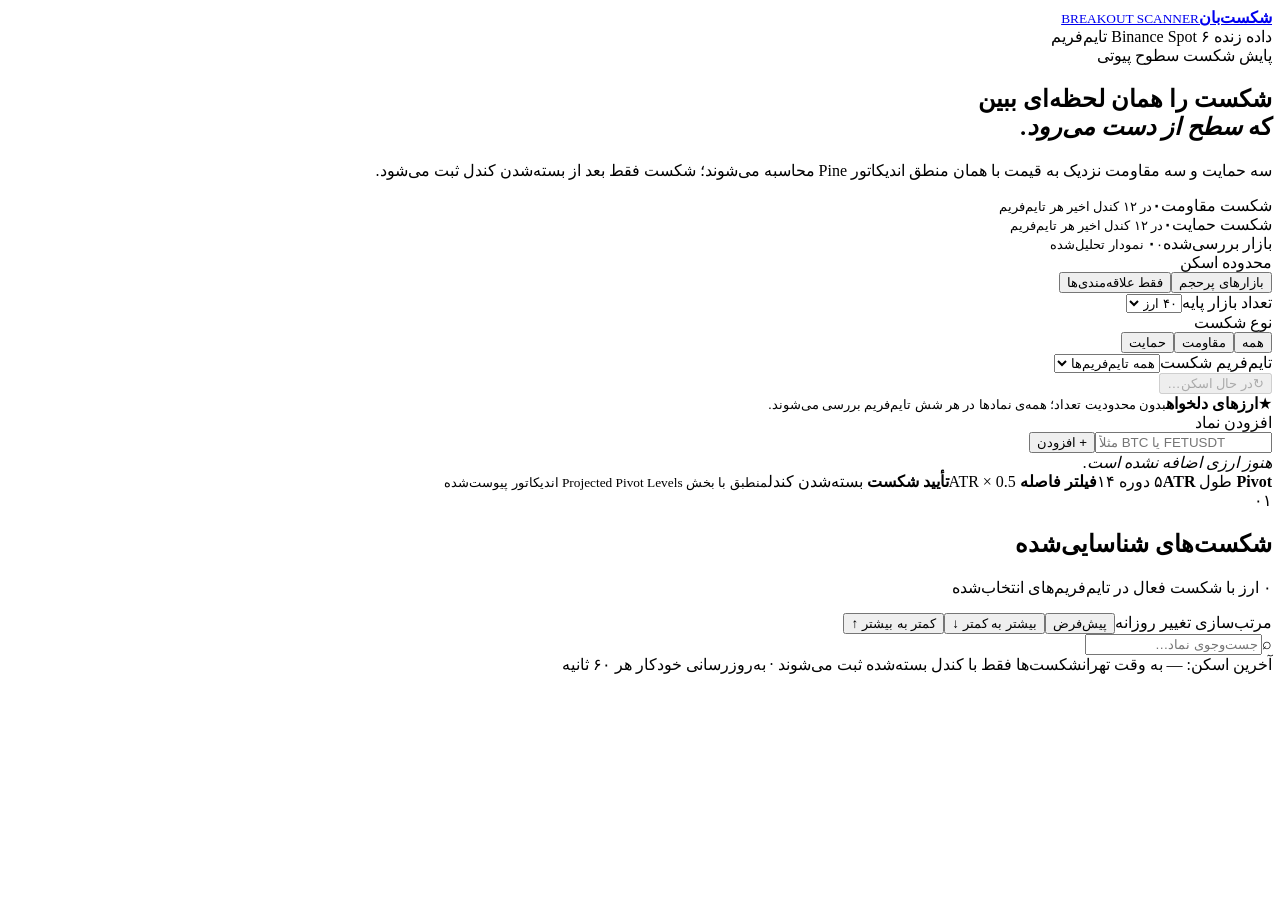
==== index.html @ bd50f626 "Deploy static Binance scanner" ====
<!DOCTYPE html><html lang="fa" dir="rtl"><head><meta charSet="utf-8"/><meta name="viewport" content="width=device-width, initial-scale=1"/><link rel="stylesheet" href="/early-move-scanner/_next/static/chunks/0-0d4j4ngi8it.css" data-precedence="next"/><link rel="preload" as="script" fetchPriority="low" href="/early-move-scanner/_next/static/chunks/3l04zcqx63h3y.js"/><script src="/early-move-scanner/_next/static/chunks/0o2xs1jx-30vg.js" async=""></script><script src="/early-move-scanner/_next/static/chunks/1mh6a-0e61pyc.js" async=""></script><script src="/early-move-scanner/_next/static/chunks/turbopack-13wyrr7gk3l64.js" async=""></script><script src="/early-move-scanner/_next/static/chunks/3fntmmi971322.js" async=""></script><script src="/early-move-scanner/_next/static/chunks/2p21l_u5xbbl8.js" async=""></script><title>شکست‌بان | اسکنر شکست حمایت و مقاومت کریپتو</title><meta name="description" content="شناسایی شکست حمایت و مقاومت پیوتی در شش تایم‌فریم بازار اسپات بایننس"/><script src="/early-move-scanner/_next/static/chunks/0cz1d0mv5g_q7.js" noModule=""></script></head><body><div hidden=""><!--$--><!--/$--></div><main class="app-shell"><div class="ambient-grid"></div><header class="topbar" id="top"><a class="brand" href="#top" aria-label="رادار شکست"><span class="brand-mark"><i></i><i></i></span><span><strong>شکست‌بان</strong><small>BREAKOUT SCANNER</small></span></a><div class="market-status"><i></i> داده زنده Binance Spot <span>۶ تایم‌فریم</span></div></header><section class="hero"><div class="hero-copy"><span class="eyebrow"><i></i> پایش شکست سطوح پیوتی</span><h1>شکست را همان لحظه‌ای ببین<br/>که <em>سطح از دست می‌رود.</em></h1><p>سه حمایت و سه مقاومت نزدیک به قیمت با همان منطق اندیکاتور Pine محاسبه می‌شوند؛ شکست فقط بعد از بسته‌شدن کندل ثبت می‌شود.</p></div><div class="hero-stats"><article class="bull-stat"><span>شکست مقاومت</span><strong>۰</strong><small>در ۱۲ کندل اخیر هر تایم‌فریم</small></article><article class="bear-stat"><span>شکست حمایت</span><strong>۰</strong><small>در ۱۲ کندل اخیر هر تایم‌فریم</small></article><article><span>بازار بررسی‌شده</span><strong>۰</strong><small>۰<!-- --> نمودار تحلیل‌شده</small></article></div></section><section class="control-panel"><div class="control-group scope-control"><label>محدوده اسکن</label><div class="segmented two"><button class="active">بازارهای پرحجم</button><button class="">فقط علاقه‌مندی‌ها</button></div></div><div class="control-group compact-control"><label for="market-count">تعداد بازار پایه</label><select id="market-count"><option value="20">۲۰ ارز</option><option value="40" selected="">۴۰ ارز</option><option value="60">۶۰ ارز</option></select></div><div class="control-group break-control"><label>نوع شکست</label><div class="segmented three"><button class="active">همه</button><button class="">مقاومت</button><button class="">حمایت</button></div></div><div class="control-group interval-filter"><label for="interval-filter">تایم‌فریم شکست</label><select id="interval-filter"><option value="all" selected="">همه تایم‌فریم‌ها</option><option value="5m">۵ دقیقه</option><option value="15m">۱۵ دقیقه</option><option value="1h">۱ ساعت</option><option value="4h">۴ ساعت</option><option value="1d">روزانه</option><option value="1w">هفتگی</option></select></div><button class="refresh-button" disabled=""><span>↻</span>در حال اسکن…</button></section><section class="favorites-panel"><div class="favorites-heading"><span class="favorites-icon">★</span><span><strong>ارزهای دلخواه</strong><small>بدون محدودیت تعداد؛ همه‌ی نمادها در هر شش تایم‌فریم بررسی می‌شوند.</small></span></div><form class="favorite-form"><label for="favorite-symbol">افزودن نماد</label><div><input id="favorite-symbol" placeholder="مثلاً BTC یا FETUSDT" dir="ltr" autoComplete="off" value=""/><button type="submit">+ افزودن</button></div></form><div class="favorite-chips" aria-label="فهرست علاقه‌مندی‌ها"><em>هنوز ارزی اضافه نشده است.</em></div></section><section class="method-strip"><span><b>Pivot</b> طول <!-- -->۵</span><span><b>ATR</b> دوره <!-- -->۱۴</span><span><b>فیلتر فاصله</b> <!-- -->0.5<!-- --> × ATR</span><span><b>تأیید شکست</b> بسته‌شدن کندل</span><small>منطبق با بخش Projected Pivot Levels اندیکاتور پیوست‌شده</small></section><section class="table-toolbar"><div><span class="section-index">۰۱</span><span><h2>شکست‌های شناسایی‌شده</h2><p>۰<!-- --> ارز با شکست فعال در تایم‌فریم‌های انتخاب‌شده</p></span></div><div class="table-tools"><div class="sort-control" aria-label="مرتب‌سازی تغییر قیمت روزانه"><span>مرتب‌سازی تغییر روزانه</span><button class="active">پیش‌فرض</button><button class="">بیشتر به کمتر ↓</button><button class="">کمتر به بیشتر ↑</button></div><label class="search-box"><span>⌕</span><input placeholder="جست‌وجوی نماد…" dir="rtl" value=""/></label></div></section><div class="table-skeleton"><span></span><span></span><span></span><span></span><span></span><span></span><span></span></div><footer><span>آخرین اسکن: <!-- -->—<!-- --> به وقت تهران</span><span>شکست‌ها فقط با کندل بسته‌شده ثبت می‌شوند · به‌روزرسانی خودکار هر ۶۰ ثانیه</span></footer></main><!--$--><!--/$--><script src="/early-move-scanner/_next/static/chunks/3l04zcqx63h3y.js" id="_R_" async=""></script><script>(self.__next_f=self.__next_f||[]).push([0])</script><script>self.__next_f.push([1,"1:\"$Sreact.fragment\"\n2:I[39756,[\"/early-move-scanner/_next/static/chunks/3fntmmi971322.js\"],\"default\"]\n3:I[37457,[\"/early-move-scanner/_next/static/chunks/3fntmmi971322.js\"],\"default\"]\n4:I[67867,[\"/early-move-scanner/_next/static/chunks/3fntmmi971322.js\",\"/early-move-scanner/_next/static/chunks/2p21l_u5xbbl8.js\"],\"ScannerDashboard\"]\n5:I[97367,[\"/early-move-scanner/_next/static/chunks/3fntmmi971322.js\"],\"OutletBoundary\"]\n6:\"$Sreact.suspense\"\n8:I[97367,[\"/early-move-scanner/_next/static/chunks/3fntmmi971322.js\"],\"ViewportBoundary\"]\na:I[97367,[\"/early-move-scanner/_next/static/chunks/3fntmmi971322.js\"],\"MetadataBoundary\"]\nc:I[68027,[\"/early-move-scanner/_next/static/chunks/3fntmmi971322.js\"],\"default\",1]\n:HL[\"/early-move-scanner/_next/static/chunks/0-0d4j4ngi8it.css\",\"style\"]\n0:{\"P\":null,\"c\":[\"\",\"\"],\"q\":\"\",\"i\":false,\"f\":[[[\"\",{\"children\":[\"__PAGE__\",{},\"$undefined\",\"$undefined\",4608]},\"$undefined\",\"$undefined\",4624],[[\"$\",\"$1\",\"c\",{\"children\":[[[\"$\",\"link\",\"0\",{\"rel\":\"stylesheet\",\"href\":\"/early-move-scanner/_next/static/chunks/0-0d4j4ngi8it.css\",\"precedence\":\"next\",\"crossOrigin\":\"$undefined\",\"nonce\":\"$undefined\"}],[\"$\",\"script\",\"script-0\",{\"src\":\"/early-move-scanner/_next/static/chunks/3fntmmi971322.js\",\"async\":true,\"nonce\":\"$undefined\"}]],[\"$\",\"html\",null,{\"lang\":\"fa\",\"dir\":\"rtl\",\"children\":[\"$\",\"body\",null,{\"children\":[\"$\",\"$L2\",null,{\"parallelRouterKey\":\"children\",\"error\":\"$undefined\",\"errorStyles\":\"$undefined\",\"errorScripts\":\"$undefined\",\"template\":[\"$\",\"$L3\",null,{}],\"templateStyles\":\"$undefined\",\"templateScripts\":\"$undefined\",\"notFound\":[[[\"$\",\"title\",null,{\"children\":\"404: This page could not be found.\"}],[\"$\",\"div\",null,{\"style\":{\"fontFamily\":\"system-ui,\\\"Segoe UI\\\",Roboto,Helvetica,Arial,sans-serif,\\\"Apple Color Emoji\\\",\\\"Segoe UI Emoji\\\"\",\"height\":\"100vh\",\"textAlign\":\"center\",\"display\":\"flex\",\"flexDirection\":\"column\",\"alignItems\":\"center\",\"justifyContent\":\"center\"},\"children\":[\"$\",\"div\",null,{\"children\":[[\"$\",\"style\",null,{\"dangerouslySetInnerHTML\":{\"__html\":\"body{color:#000;background:#fff;margin:0}.next-error-h1{border-right:1px solid rgba(0,0,0,.3)}@media (prefers-color-scheme:dark){body{color:#fff;background:#000}.next-error-h1{border-right:1px solid rgba(255,255,255,.3)}}\"}}],[\"$\",\"h1\",null,{\"className\":\"next-error-h1\",\"style\":{\"display\":\"inline-block\",\"margin\":\"0 20px 0 0\",\"padding\":\"0 23px 0 0\",\"fontSize\":24,\"fontWeight\":500,\"verticalAlign\":\"top\",\"lineHeight\":\"49px\"},\"children\":404}],[\"$\",\"div\",null,{\"style\":{\"display\":\"inline-block\"},\"children\":[\"$\",\"h2\",null,{\"style\":{\"fontSize\":14,\"fontWeight\":400,\"lineHeight\":\"49px\",\"margin\":0},\"children\":\"This page could not be found.\"}]}]]}]}]],[]],\"forbidden\":\"$undefined\",\"unauthorized\":\"$undefined\"}]}]}]]}],{\"children\":[[\"$\",\"$1\",\"c\",{\"children\":[[\"$\",\"$L4\",null,{}],[[\"$\",\"script\",\"script-0\",{\"src\":\"/early-move-scanner/_next/static/chunks/2p21l_u5xbbl8.js\",\"async\":true,\"nonce\":\"$undefined\"}]],[\"$\",\"$L5\",null,{\"children\":[\"$\",\"$6\",null,{\"name\":\"Next.MetadataOutlet\",\"children\":\"$@7\"}]}]]}],{},null,false,null]},null,false,null],[\"$\",\"$1\",\"h\",{\"children\":[null,[\"$\",\"$L8\",null,{\"children\":\"$L9\"}],[\"$\",\"div\",null,{\"hidden\":true,\"children\":[\"$\",\"$La\",null,{\"children\":[\"$\",\"$6\",null,{\"name\":\"Next.Metadata\",\"children\":\"$Lb\"}]}]}],null]}],false]],\"m\":\"$undefined\",\"G\":[\"$c\",[[\"$\",\"link\",\"0\",{\"rel\":\"stylesheet\",\"href\":\"/early-move-scanner/_next/static/chunks/0-0d4j4ngi8it.css\",\"precedence\":\"next\",\"crossOrigin\":\"$undefined\",\"nonce\":\"$undefined\"}]]],\"S\":true,\"h\":null,\"r\":\"$undefined\",\"s\":\"$undefined\",\"a\":\"$undefined\",\"l\":\"$undefined\",\"p\":\"$undefined\",\"d\":\"$undefined\",\"b\":\"HfZ3rb7DLZOXshT4heJvh\"}\n9:[[\"$\",\"meta\",\"0\",{\"charSet\":\"utf-8\"}],[\"$\",\"meta\",\"1\",{\"name\":\"viewport\",\"content\":\"width=device-width, initial-scale=1\"}]]\n7:null\nb:[[\"$\",\"title\",\"0\",{\"children\":\"شکست‌بان | اسکنر شکست حمایت و مقاومت کریپتو\"}],[\"$\",\"meta\",\"1\",{\"name\":\"description\",\"content\":\"شناسایی شکست حمایت و مقاومت پیوتی در شش تایم‌فریم بازار اسپات بایننس\"}]]\n"])</script></body></html>
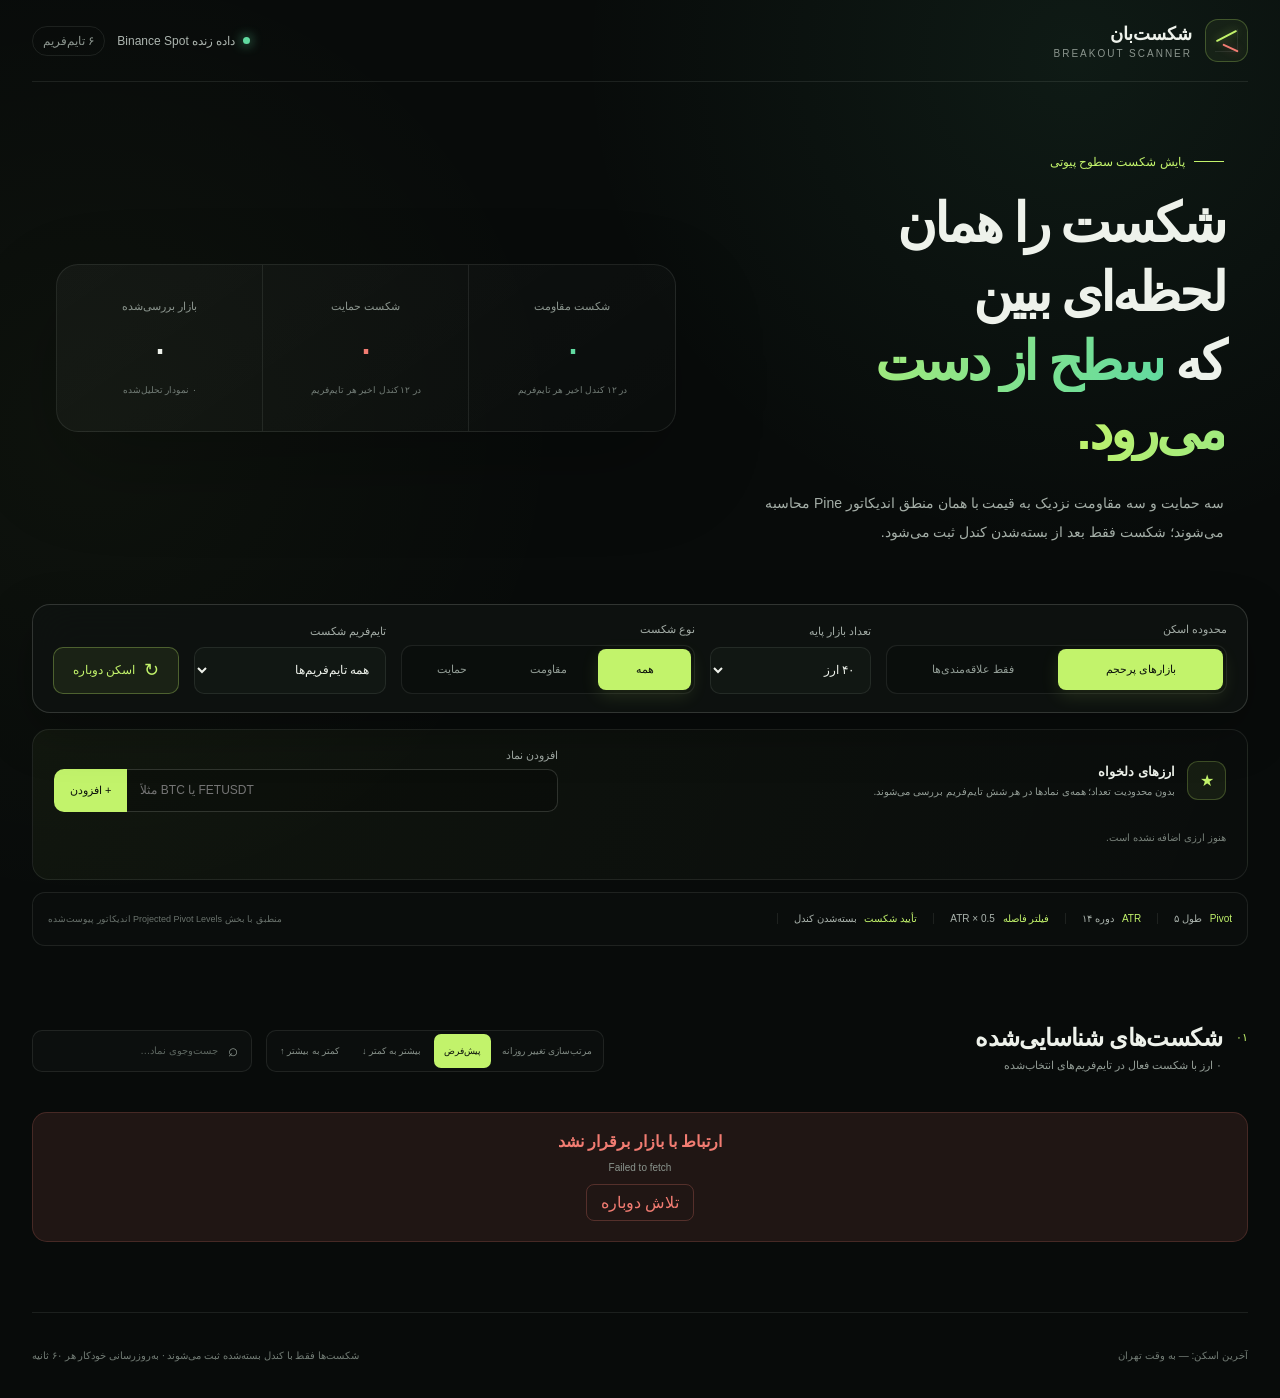
==== commit e2504abf: "Build for root-domain static hosting" ====
--- a/index.html
+++ b/index.html
@@ -1 +1 @@
-<!DOCTYPE html><html lang="fa" dir="rtl"><head><meta charSet="utf-8"/><meta name="viewport" content="width=device-width, initial-scale=1"/><link rel="stylesheet" href="/early-move-scanner/_next/static/chunks/0-0d4j4ngi8it.css" data-precedence="next"/><link rel="preload" as="script" fetchPriority="low" href="/early-move-scanner/_next/static/chunks/3l04zcqx63h3y.js"/><script src="/early-move-scanner/_next/static/chunks/0o2xs1jx-30vg.js" async=""></script><script src="/early-move-scanner/_next/static/chunks/1mh6a-0e61pyc.js" async=""></script><script src="/early-move-scanner/_next/static/chunks/turbopack-13wyrr7gk3l64.js" async=""></script><script src="/early-move-scanner/_next/static/chunks/3fntmmi971322.js" async=""></script><script src="/early-move-scanner/_next/static/chunks/2p21l_u5xbbl8.js" async=""></script><title>شکست‌بان | اسکنر شکست حمایت و مقاومت کریپتو</title><meta name="description" content="شناسایی شکست حمایت و مقاومت پیوتی در شش تایم‌فریم بازار اسپات بایننس"/><script src="/early-move-scanner/_next/static/chunks/0cz1d0mv5g_q7.js" noModule=""></script></head><body><div hidden=""><!--$--><!--/$--></div><main class="app-shell"><div class="ambient-grid"></div><header class="topbar" id="top"><a class="brand" href="#top" aria-label="رادار شکست"><span class="brand-mark"><i></i><i></i></span><span><strong>شکست‌بان</strong><small>BREAKOUT SCANNER</small></span></a><div class="market-status"><i></i> داده زنده Binance Spot <span>۶ تایم‌فریم</span></div></header><section class="hero"><div class="hero-copy"><span class="eyebrow"><i></i> پایش شکست سطوح پیوتی</span><h1>شکست را همان لحظه‌ای ببین<br/>که <em>سطح از دست می‌رود.</em></h1><p>سه حمایت و سه مقاومت نزدیک به قیمت با همان منطق اندیکاتور Pine محاسبه می‌شوند؛ شکست فقط بعد از بسته‌شدن کندل ثبت می‌شود.</p></div><div class="hero-stats"><article class="bull-stat"><span>شکست مقاومت</span><strong>۰</strong><small>در ۱۲ کندل اخیر هر تایم‌فریم</small></article><article class="bear-stat"><span>شکست حمایت</span><strong>۰</strong><small>در ۱۲ کندل اخیر هر تایم‌فریم</small></article><article><span>بازار بررسی‌شده</span><strong>۰</strong><small>۰<!-- --> نمودار تحلیل‌شده</small></article></div></section><section class="control-panel"><div class="control-group scope-control"><label>محدوده اسکن</label><div class="segmented two"><button class="active">بازارهای پرحجم</button><button class="">فقط علاقه‌مندی‌ها</button></div></div><div class="control-group compact-control"><label for="market-count">تعداد بازار پایه</label><select id="market-count"><option value="20">۲۰ ارز</option><option value="40" selected="">۴۰ ارز</option><option value="60">۶۰ ارز</option></select></div><div class="control-group break-control"><label>نوع شکست</label><div class="segmented three"><button class="active">همه</button><button class="">مقاومت</button><button class="">حمایت</button></div></div><div class="control-group interval-filter"><label for="interval-filter">تایم‌فریم شکست</label><select id="interval-filter"><option value="all" selected="">همه تایم‌فریم‌ها</option><option value="5m">۵ دقیقه</option><option value="15m">۱۵ دقیقه</option><option value="1h">۱ ساعت</option><option value="4h">۴ ساعت</option><option value="1d">روزانه</option><option value="1w">هفتگی</option></select></div><button class="refresh-button" disabled=""><span>↻</span>در حال اسکن…</button></section><section class="favorites-panel"><div class="favorites-heading"><span class="favorites-icon">★</span><span><strong>ارزهای دلخواه</strong><small>بدون محدودیت تعداد؛ همه‌ی نمادها در هر شش تایم‌فریم بررسی می‌شوند.</small></span></div><form class="favorite-form"><label for="favorite-symbol">افزودن نماد</label><div><input id="favorite-symbol" placeholder="مثلاً BTC یا FETUSDT" dir="ltr" autoComplete="off" value=""/><button type="submit">+ افزودن</button></div></form><div class="favorite-chips" aria-label="فهرست علاقه‌مندی‌ها"><em>هنوز ارزی اضافه نشده است.</em></div></section><section class="method-strip"><span><b>Pivot</b> طول <!-- -->۵</span><span><b>ATR</b> دوره <!-- -->۱۴</span><span><b>فیلتر فاصله</b> <!-- -->0.5<!-- --> × ATR</span><span><b>تأیید شکست</b> بسته‌شدن کندل</span><small>منطبق با بخش Projected Pivot Levels اندیکاتور پیوست‌شده</small></section><section class="table-toolbar"><div><span class="section-index">۰۱</span><span><h2>شکست‌های شناسایی‌شده</h2><p>۰<!-- --> ارز با شکست فعال در تایم‌فریم‌های انتخاب‌شده</p></span></div><div class="table-tools"><div class="sort-control" aria-label="مرتب‌سازی تغییر قیمت روزانه"><span>مرتب‌سازی تغییر روزانه</span><button class="active">پیش‌فرض</button><button class="">بیشتر به کمتر ↓</button><button class="">کمتر به بیشتر ↑</button></div><label class="search-box"><span>⌕</span><input placeholder="جست‌وجوی نماد…" dir="rtl" value=""/></label></div></section><div class="table-skeleton"><span></span><span></span><span></span><span></span><span></span><span></span><span></span></div><footer><span>آخرین اسکن: <!-- -->—<!-- --> به وقت تهران</span><span>شکست‌ها فقط با کندل بسته‌شده ثبت می‌شوند · به‌روزرسانی خودکار هر ۶۰ ثانیه</span></footer></main><!--$--><!--/$--><script src="/early-move-scanner/_next/static/chunks/3l04zcqx63h3y.js" id="_R_" async=""></script><script>(self.__next_f=self.__next_f||[]).push([0])</script><script>self.__next_f.push([1,"1:\"$Sreact.fragment\"\n2:I[39756,[\"/early-move-scanner/_next/static/chunks/3fntmmi971322.js\"],\"default\"]\n3:I[37457,[\"/early-move-scanner/_next/static/chunks/3fntmmi971322.js\"],\"default\"]\n4:I[67867,[\"/early-move-scanner/_next/static/chunks/3fntmmi971322.js\",\"/early-move-scanner/_next/static/chunks/2p21l_u5xbbl8.js\"],\"ScannerDashboard\"]\n5:I[97367,[\"/early-move-scanner/_next/static/chunks/3fntmmi971322.js\"],\"OutletBoundary\"]\n6:\"$Sreact.suspense\"\n8:I[97367,[\"/early-move-scanner/_next/static/chunks/3fntmmi971322.js\"],\"ViewportBoundary\"]\na:I[97367,[\"/early-move-scanner/_next/static/chunks/3fntmmi971322.js\"],\"MetadataBoundary\"]\nc:I[68027,[\"/early-move-scanner/_next/static/chunks/3fntmmi971322.js\"],\"default\",1]\n:HL[\"/early-move-scanner/_next/static/chunks/0-0d4j4ngi8it.css\",\"style\"]\n0:{\"P\":null,\"c\":[\"\",\"\"],\"q\":\"\",\"i\":false,\"f\":[[[\"\",{\"children\":[\"__PAGE__\",{},\"$undefined\",\"$undefined\",4608]},\"$undefined\",\"$undefined\",4624],[[\"$\",\"$1\",\"c\",{\"children\":[[[\"$\",\"link\",\"0\",{\"rel\":\"stylesheet\",\"href\":\"/early-move-scanner/_next/static/chunks/0-0d4j4ngi8it.css\",\"precedence\":\"next\",\"crossOrigin\":\"$undefined\",\"nonce\":\"$undefined\"}],[\"$\",\"script\",\"script-0\",{\"src\":\"/early-move-scanner/_next/static/chunks/3fntmmi971322.js\",\"async\":true,\"nonce\":\"$undefined\"}]],[\"$\",\"html\",null,{\"lang\":\"fa\",\"dir\":\"rtl\",\"children\":[\"$\",\"body\",null,{\"children\":[\"$\",\"$L2\",null,{\"parallelRouterKey\":\"children\",\"error\":\"$undefined\",\"errorStyles\":\"$undefined\",\"errorScripts\":\"$undefined\",\"template\":[\"$\",\"$L3\",null,{}],\"templateStyles\":\"$undefined\",\"templateScripts\":\"$undefined\",\"notFound\":[[[\"$\",\"title\",null,{\"children\":\"404: This page could not be found.\"}],[\"$\",\"div\",null,{\"style\":{\"fontFamily\":\"system-ui,\\\"Segoe UI\\\",Roboto,Helvetica,Arial,sans-serif,\\\"Apple Color Emoji\\\",\\\"Segoe UI Emoji\\\"\",\"height\":\"100vh\",\"textAlign\":\"center\",\"display\":\"flex\",\"flexDirection\":\"column\",\"alignItems\":\"center\",\"justifyContent\":\"center\"},\"children\":[\"$\",\"div\",null,{\"children\":[[\"$\",\"style\",null,{\"dangerouslySetInnerHTML\":{\"__html\":\"body{color:#000;background:#fff;margin:0}.next-error-h1{border-right:1px solid rgba(0,0,0,.3)}@media (prefers-color-scheme:dark){body{color:#fff;background:#000}.next-error-h1{border-right:1px solid rgba(255,255,255,.3)}}\"}}],[\"$\",\"h1\",null,{\"className\":\"next-error-h1\",\"style\":{\"display\":\"inline-block\",\"margin\":\"0 20px 0 0\",\"padding\":\"0 23px 0 0\",\"fontSize\":24,\"fontWeight\":500,\"verticalAlign\":\"top\",\"lineHeight\":\"49px\"},\"children\":404}],[\"$\",\"div\",null,{\"style\":{\"display\":\"inline-block\"},\"children\":[\"$\",\"h2\",null,{\"style\":{\"fontSize\":14,\"fontWeight\":400,\"lineHeight\":\"49px\",\"margin\":0},\"children\":\"This page could not be found.\"}]}]]}]}]],[]],\"forbidden\":\"$undefined\",\"unauthorized\":\"$undefined\"}]}]}]]}],{\"children\":[[\"$\",\"$1\",\"c\",{\"children\":[[\"$\",\"$L4\",null,{}],[[\"$\",\"script\",\"script-0\",{\"src\":\"/early-move-scanner/_next/static/chunks/2p21l_u5xbbl8.js\",\"async\":true,\"nonce\":\"$undefined\"}]],[\"$\",\"$L5\",null,{\"children\":[\"$\",\"$6\",null,{\"name\":\"Next.MetadataOutlet\",\"children\":\"$@7\"}]}]]}],{},null,false,null]},null,false,null],[\"$\",\"$1\",\"h\",{\"children\":[null,[\"$\",\"$L8\",null,{\"children\":\"$L9\"}],[\"$\",\"div\",null,{\"hidden\":true,\"children\":[\"$\",\"$La\",null,{\"children\":[\"$\",\"$6\",null,{\"name\":\"Next.Metadata\",\"children\":\"$Lb\"}]}]}],null]}],false]],\"m\":\"$undefined\",\"G\":[\"$c\",[[\"$\",\"link\",\"0\",{\"rel\":\"stylesheet\",\"href\":\"/early-move-scanner/_next/static/chunks/0-0d4j4ngi8it.css\",\"precedence\":\"next\",\"crossOrigin\":\"$undefined\",\"nonce\":\"$undefined\"}]]],\"S\":true,\"h\":null,\"r\":\"$undefined\",\"s\":\"$undefined\",\"a\":\"$undefined\",\"l\":\"$undefined\",\"p\":\"$undefined\",\"d\":\"$undefined\",\"b\":\"HfZ3rb7DLZOXshT4heJvh\"}\n9:[[\"$\",\"meta\",\"0\",{\"charSet\":\"utf-8\"}],[\"$\",\"meta\",\"1\",{\"name\":\"viewport\",\"content\":\"width=device-width, initial-scale=1\"}]]\n7:null\nb:[[\"$\",\"title\",\"0\",{\"children\":\"شکست‌بان | اسکنر شکست حمایت و مقاومت کریپتو\"}],[\"$\",\"meta\",\"1\",{\"name\":\"description\",\"content\":\"شناسایی شکست حمایت و مقاومت پیوتی در شش تایم‌فریم بازار اسپات بایننس\"}]]\n"])</script></body></html>+<!DOCTYPE html><html lang="fa" dir="rtl"><head><meta charSet="utf-8"/><meta name="viewport" content="width=device-width, initial-scale=1"/><link rel="stylesheet" href="/_next/static/chunks/0-0d4j4ngi8it.css" data-precedence="next"/><link rel="preload" as="script" fetchPriority="low" href="/_next/static/chunks/3l04zcqx63h3y.js"/><script src="/_next/static/chunks/41qfcvra0dvw4.js" async=""></script><script src="/_next/static/chunks/1mh6a-0e61pyc.js" async=""></script><script src="/_next/static/chunks/turbopack-0_i3ve-33z88y.js" async=""></script><script src="/_next/static/chunks/3fntmmi971322.js" async=""></script><script src="/_next/static/chunks/2p21l_u5xbbl8.js" async=""></script><title>شکست‌بان | اسکنر شکست حمایت و مقاومت کریپتو</title><meta name="description" content="شناسایی شکست حمایت و مقاومت پیوتی در شش تایم‌فریم بازار اسپات بایننس"/><script src="/_next/static/chunks/0cz1d0mv5g_q7.js" noModule=""></script></head><body><div hidden=""><!--$--><!--/$--></div><main class="app-shell"><div class="ambient-grid"></div><header class="topbar" id="top"><a class="brand" href="#top" aria-label="رادار شکست"><span class="brand-mark"><i></i><i></i></span><span><strong>شکست‌بان</strong><small>BREAKOUT SCANNER</small></span></a><div class="market-status"><i></i> داده زنده Binance Spot <span>۶ تایم‌فریم</span></div></header><section class="hero"><div class="hero-copy"><span class="eyebrow"><i></i> پایش شکست سطوح پیوتی</span><h1>شکست را همان لحظه‌ای ببین<br/>که <em>سطح از دست می‌رود.</em></h1><p>سه حمایت و سه مقاومت نزدیک به قیمت با همان منطق اندیکاتور Pine محاسبه می‌شوند؛ شکست فقط بعد از بسته‌شدن کندل ثبت می‌شود.</p></div><div class="hero-stats"><article class="bull-stat"><span>شکست مقاومت</span><strong>۰</strong><small>در ۱۲ کندل اخیر هر تایم‌فریم</small></article><article class="bear-stat"><span>شکست حمایت</span><strong>۰</strong><small>در ۱۲ کندل اخیر هر تایم‌فریم</small></article><article><span>بازار بررسی‌شده</span><strong>۰</strong><small>۰<!-- --> نمودار تحلیل‌شده</small></article></div></section><section class="control-panel"><div class="control-group scope-control"><label>محدوده اسکن</label><div class="segmented two"><button class="active">بازارهای پرحجم</button><button class="">فقط علاقه‌مندی‌ها</button></div></div><div class="control-group compact-control"><label for="market-count">تعداد بازار پایه</label><select id="market-count"><option value="20">۲۰ ارز</option><option value="40" selected="">۴۰ ارز</option><option value="60">۶۰ ارز</option></select></div><div class="control-group break-control"><label>نوع شکست</label><div class="segmented three"><button class="active">همه</button><button class="">مقاومت</button><button class="">حمایت</button></div></div><div class="control-group interval-filter"><label for="interval-filter">تایم‌فریم شکست</label><select id="interval-filter"><option value="all" selected="">همه تایم‌فریم‌ها</option><option value="5m">۵ دقیقه</option><option value="15m">۱۵ دقیقه</option><option value="1h">۱ ساعت</option><option value="4h">۴ ساعت</option><option value="1d">روزانه</option><option value="1w">هفتگی</option></select></div><button class="refresh-button" disabled=""><span>↻</span>در حال اسکن…</button></section><section class="favorites-panel"><div class="favorites-heading"><span class="favorites-icon">★</span><span><strong>ارزهای دلخواه</strong><small>بدون محدودیت تعداد؛ همه‌ی نمادها در هر شش تایم‌فریم بررسی می‌شوند.</small></span></div><form class="favorite-form"><label for="favorite-symbol">افزودن نماد</label><div><input id="favorite-symbol" placeholder="مثلاً BTC یا FETUSDT" dir="ltr" autoComplete="off" value=""/><button type="submit">+ افزودن</button></div></form><div class="favorite-chips" aria-label="فهرست علاقه‌مندی‌ها"><em>هنوز ارزی اضافه نشده است.</em></div></section><section class="method-strip"><span><b>Pivot</b> طول <!-- -->۵</span><span><b>ATR</b> دوره <!-- -->۱۴</span><span><b>فیلتر فاصله</b> <!-- -->0.5<!-- --> × ATR</span><span><b>تأیید شکست</b> بسته‌شدن کندل</span><small>منطبق با بخش Projected Pivot Levels اندیکاتور پیوست‌شده</small></section><section class="table-toolbar"><div><span class="section-index">۰۱</span><span><h2>شکست‌های شناسایی‌شده</h2><p>۰<!-- --> ارز با شکست فعال در تایم‌فریم‌های انتخاب‌شده</p></span></div><div class="table-tools"><div class="sort-control" aria-label="مرتب‌سازی تغییر قیمت روزانه"><span>مرتب‌سازی تغییر روزانه</span><button class="active">پیش‌فرض</button><button class="">بیشتر به کمتر ↓</button><button class="">کمتر به بیشتر ↑</button></div><label class="search-box"><span>⌕</span><input placeholder="جست‌وجوی نماد…" dir="rtl" value=""/></label></div></section><div class="table-skeleton"><span></span><span></span><span></span><span></span><span></span><span></span><span></span></div><footer><span>آخرین اسکن: <!-- -->—<!-- --> به وقت تهران</span><span>شکست‌ها فقط با کندل بسته‌شده ثبت می‌شوند · به‌روزرسانی خودکار هر ۶۰ ثانیه</span></footer></main><!--$--><!--/$--><script src="/_next/static/chunks/3l04zcqx63h3y.js" id="_R_" async=""></script><script>(self.__next_f=self.__next_f||[]).push([0])</script><script>self.__next_f.push([1,"1:\"$Sreact.fragment\"\n2:I[39756,[\"/_next/static/chunks/3fntmmi971322.js\"],\"default\"]\n3:I[37457,[\"/_next/static/chunks/3fntmmi971322.js\"],\"default\"]\n4:I[67867,[\"/_next/static/chunks/3fntmmi971322.js\",\"/_next/static/chunks/2p21l_u5xbbl8.js\"],\"ScannerDashboard\"]\n5:I[97367,[\"/_next/static/chunks/3fntmmi971322.js\"],\"OutletBoundary\"]\n6:\"$Sreact.suspense\"\n8:I[97367,[\"/_next/static/chunks/3fntmmi971322.js\"],\"ViewportBoundary\"]\na:I[97367,[\"/_next/static/chunks/3fntmmi971322.js\"],\"MetadataBoundary\"]\nc:I[68027,[\"/_next/static/chunks/3fntmmi971322.js\"],\"default\",1]\n:HL[\"/_next/static/chunks/0-0d4j4ngi8it.css\",\"style\"]\n0:{\"P\":null,\"c\":[\"\",\"\"],\"q\":\"\",\"i\":false,\"f\":[[[\"\",{\"children\":[\"__PAGE__\",{},\"$undefined\",\"$undefined\",4608]},\"$undefined\",\"$undefined\",4624],[[\"$\",\"$1\",\"c\",{\"children\":[[[\"$\",\"link\",\"0\",{\"rel\":\"stylesheet\",\"href\":\"/_next/static/chunks/0-0d4j4ngi8it.css\",\"precedence\":\"next\",\"crossOrigin\":\"$undefined\",\"nonce\":\"$undefined\"}],[\"$\",\"script\",\"script-0\",{\"src\":\"/_next/static/chunks/3fntmmi971322.js\",\"async\":true,\"nonce\":\"$undefined\"}]],[\"$\",\"html\",null,{\"lang\":\"fa\",\"dir\":\"rtl\",\"children\":[\"$\",\"body\",null,{\"children\":[\"$\",\"$L2\",null,{\"parallelRouterKey\":\"children\",\"error\":\"$undefined\",\"errorStyles\":\"$undefined\",\"errorScripts\":\"$undefined\",\"template\":[\"$\",\"$L3\",null,{}],\"templateStyles\":\"$undefined\",\"templateScripts\":\"$undefined\",\"notFound\":[[[\"$\",\"title\",null,{\"children\":\"404: This page could not be found.\"}],[\"$\",\"div\",null,{\"style\":{\"fontFamily\":\"system-ui,\\\"Segoe UI\\\",Roboto,Helvetica,Arial,sans-serif,\\\"Apple Color Emoji\\\",\\\"Segoe UI Emoji\\\"\",\"height\":\"100vh\",\"textAlign\":\"center\",\"display\":\"flex\",\"flexDirection\":\"column\",\"alignItems\":\"center\",\"justifyContent\":\"center\"},\"children\":[\"$\",\"div\",null,{\"children\":[[\"$\",\"style\",null,{\"dangerouslySetInnerHTML\":{\"__html\":\"body{color:#000;background:#fff;margin:0}.next-error-h1{border-right:1px solid rgba(0,0,0,.3)}@media (prefers-color-scheme:dark){body{color:#fff;background:#000}.next-error-h1{border-right:1px solid rgba(255,255,255,.3)}}\"}}],[\"$\",\"h1\",null,{\"className\":\"next-error-h1\",\"style\":{\"display\":\"inline-block\",\"margin\":\"0 20px 0 0\",\"padding\":\"0 23px 0 0\",\"fontSize\":24,\"fontWeight\":500,\"verticalAlign\":\"top\",\"lineHeight\":\"49px\"},\"children\":404}],[\"$\",\"div\",null,{\"style\":{\"display\":\"inline-block\"},\"children\":[\"$\",\"h2\",null,{\"style\":{\"fontSize\":14,\"fontWeight\":400,\"lineHeight\":\"49px\",\"margin\":0},\"children\":\"This page could not be found.\"}]}]]}]}]],[]],\"forbidden\":\"$undefined\",\"unauthorized\":\"$undefined\"}]}]}]]}],{\"children\":[[\"$\",\"$1\",\"c\",{\"children\":[[\"$\",\"$L4\",null,{}],[[\"$\",\"script\",\"script-0\",{\"src\":\"/_next/static/chunks/2p21l_u5xbbl8.js\",\"async\":true,\"nonce\":\"$undefined\"}]],[\"$\",\"$L5\",null,{\"children\":[\"$\",\"$6\",null,{\"name\":\"Next.MetadataOutlet\",\"children\":\"$@7\"}]}]]}],{},null,false,null]},null,false,null],[\"$\",\"$1\",\"h\",{\"children\":[null,[\"$\",\"$L8\",null,{\"children\":\"$L9\"}],[\"$\",\"div\",null,{\"hidden\":true,\"children\":[\"$\",\"$La\",null,{\"children\":[\"$\",\"$6\",null,{\"name\":\"Next.Metadata\",\"children\":\"$Lb\"}]}]}],null]}],false]],\"m\":\"$undefined\",\"G\":[\"$c\",[[\"$\",\"link\",\"0\",{\"rel\":\"stylesheet\",\"href\":\"/_next/static/chunks/0-0d4j4ngi8it.css\",\"precedence\":\"next\",\"crossOrigin\":\"$undefined\",\"nonce\":\"$undefined\"}]]],\"S\":true,\"h\":null,\"r\":\"$undefined\",\"s\":\"$undefined\",\"a\":\"$undefined\",\"l\":\"$undefined\",\"p\":\"$undefined\",\"d\":\"$undefined\",\"b\":\"RH2xB6wIxFu3_NTdt5BSI\"}\n9:[[\"$\",\"meta\",\"0\",{\"charSet\":\"utf-8\"}],[\"$\",\"meta\",\"1\",{\"name\":\"viewport\",\"content\":\"width=device-width, initial-scale=1\"}]]\n7:null\nb:[[\"$\",\"title\",\"0\",{\"children\":\"شکست‌بان | اسکنر شکست حمایت و مقاومت کریپتو\"}],[\"$\",\"meta\",\"1\",{\"name\":\"description\",\"content\":\"شناسایی شکست حمایت و مقاومت پیوتی در شش تایم‌فریم بازار اسپات بایننس\"}]]\n"])</script></body></html>
--- a/_next/static/chunks/0-0d4j4ngi8it.css
+++ b/_next/static/chunks/0-0d4j4ngi8it.css
@@ -0,0 +1 @@
+:root{--lightningcss-light: ;--lightningcss-dark:initial;color-scheme:dark;--bg:#080b0a;--panel:#101512;--panel-2:#141b17;--line:#eaf1e517;--line-strong:#eaf1e529;--text:#eef2eb;--muted:#8b958e;--muted-2:#5c655f;--lime:#c2f36b;--green:#61daa0;--green-soft:#61daa01a;--red:#f27c72;--red-soft:#f27c721a;--cyan:#80cbc4}*{box-sizing:border-box}html{scroll-behavior:smooth;background:var(--bg);min-width:1280px}body{min-width:1280px;min-height:100vh;color:var(--text);background:radial-gradient(circle at 84% 4%, #61daa013, transparent 31rem), radial-gradient(circle at 7% 31%, #c2f36b09, transparent 30rem), var(--bg);-webkit-font-smoothing:antialiased;margin:0;font-family:Tahoma,Arial,sans-serif}button,input,select{font:inherit}button,a,input,select{-webkit-tap-highlight-color:transparent}button:focus-visible,a:focus-visible,input:focus-visible,select:focus-visible{outline:2px solid var(--lime);outline-offset:3px}button{color:inherit}::selection{color:#081008;background:var(--lime)}.app-shell{width:min(1520px,100% - 64px);margin:0 auto;position:relative}.ambient-grid{z-index:-1;pointer-events:none;opacity:.22;background-image:linear-gradient(#ffffff05 1px,#0000 1px),linear-gradient(90deg,#ffffff05 1px,#0000 1px);background-size:52px 52px;position:fixed;inset:0;-webkit-mask-image:linear-gradient(#000,#0000 68%);mask-image:linear-gradient(#000,#0000 68%)}.topbar{border-bottom:1px solid var(--line);justify-content:space-between;align-items:center;min-height:82px;display:flex}.brand{color:inherit;align-items:center;gap:13px;text-decoration:none;display:flex}.brand>span:last-child{flex-direction:column;gap:3px;display:flex}.brand strong{font-size:18px}.brand small{color:var(--muted);letter-spacing:2px;font:10px Arial}.brand-mark{background:#c2f36b0e;border:1px solid #c2f36b40;border-radius:13px;place-items:center;width:43px;height:43px;display:grid;position:relative;overflow:hidden}.brand-mark:before{content:"";border-bottom:1px solid #ffffff14;border-right:1px solid #ffffff14;position:absolute;inset:9px}.brand-mark i{background:var(--lime);border-radius:9px;width:23px;height:2px;position:absolute;transform:translateY(-5px)rotate(-27deg);box-shadow:0 0 10px #c2f36b73}.brand-mark i:last-child{background:var(--red);width:17px;transform:translate(4px,7px)rotate(25deg);box-shadow:0 0 10px #f27c7259}.market-status{color:#acb5af;align-items:center;gap:8px;font-size:12px;display:flex}.market-status>i{background:var(--green);width:7px;height:7px;box-shadow:0 0 12px var(--green);border-radius:50%;animation:2.4s ease-in-out infinite pulse}.market-status span{color:var(--muted);border:1px solid var(--line);border-radius:999px;margin-right:4px;padding:7px 10px}@keyframes pulse{50%{opacity:.42;transform:scale(.75)}}.hero{grid-template-columns:1fr 620px;align-items:center;gap:7%;min-height:400px;padding:66px 2% 56px;display:grid}.eyebrow{color:var(--lime);align-items:center;gap:9px;margin-bottom:20px;font-size:12px;display:inline-flex}.eyebrow i{background:var(--lime);width:30px;height:1px}.hero h1{letter-spacing:-3px;margin:0;font-size:clamp(44px,4.25vw,66px);line-height:1.27}.hero h1 em{color:#0000;background:linear-gradient(110deg, var(--lime), var(--green));-webkit-background-clip:text;background-clip:text;font-style:normal}.hero-copy>p{color:#a4aea7;max-width:720px;margin:24px 0 0;font-size:14px;line-height:2.1}.hero-stats{border:1px solid var(--line);background:linear-gradient(145deg,#ffffff09,#ffffff03);border-radius:22px;grid-template-columns:repeat(3,1fr);display:grid;overflow:hidden;box-shadow:0 35px 90px #00000038}.hero-stats article{text-align:center;flex-direction:column;justify-content:center;align-items:center;gap:12px;min-height:166px;display:flex}.hero-stats article+article{border-right:1px solid var(--line)}.hero-stats span{color:var(--muted);font-size:11px}.hero-stats strong{letter-spacing:-1px;font:500 41px Arial}.hero-stats small{color:#737d77;font-size:9px}.hero-stats .bull-stat strong{color:var(--green)}.hero-stats .bear-stat strong{color:var(--red)}.control-panel{z-index:20;border:1px solid var(--line-strong);-webkit-backdrop-filter:blur(22px);backdrop-filter:blur(22px);background:#0e1310f0;border-radius:18px;grid-template-columns:1.1fr .52fr .95fr .62fr auto;align-items:end;gap:15px;min-height:105px;padding:18px 20px;display:grid;position:sticky;top:10px;box-shadow:0 18px 50px #00000042}.control-group{flex-direction:column;gap:9px;display:flex}.control-group label{color:#a3aca6;font-size:11px}.segmented{border:1px solid var(--line);background:#0000002b;border-radius:11px;gap:3px;padding:3px;display:grid}.segmented.two{grid-template-columns:repeat(2,1fr)}.segmented.three{grid-template-columns:repeat(3,1fr)}.segmented button{color:#929d96;cursor:pointer;background:0 0;border:0;border-radius:8px;min-height:41px;padding:0 10px;font-size:11px;transition:all .18s}.segmented button:hover{color:var(--text)}.segmented button.active{color:#0b100b;background:var(--lime);box-shadow:0 6px 18px #c2f36b1f}.segmented button.active.bullish{background:var(--green)}.segmented button.active.bearish{background:var(--red)}.compact-control select,.interval-filter select{height:47px;color:var(--text);border:1px solid var(--line);background:#111713;border-radius:10px;padding:0 12px;font-size:12px}.refresh-button{height:47px;color:var(--lime);cursor:pointer;white-space:nowrap;background:#c2f36b14;border:1px solid #c2f36b4d;border-radius:10px;justify-content:center;align-items:center;gap:9px;padding:0 19px;font-size:12px;display:inline-flex}.refresh-button:hover{background:#c2f36b24}.refresh-button:disabled{cursor:wait;opacity:.55}.refresh-button span{font:18px Arial}.favorites-panel{border:1px solid var(--line);background:linear-gradient(110deg,#c2f36b0b,#ffffff03);border-radius:17px;grid-template-columns:1fr minmax(340px,.8fr);align-items:center;gap:20px 38px;margin-top:16px;padding:19px 21px;display:grid}.favorites-heading{align-items:center;gap:12px;display:flex}.favorites-heading>span:last-child{flex-direction:column;gap:7px;display:flex}.favorites-heading strong{font-size:13px}.favorites-heading small{color:#939d96;font-size:10px}.favorites-icon{width:39px;height:39px;color:var(--lime);background:#c2f36b11;border:1px solid #c2f36b3b;border-radius:11px;flex:0 0 39px;place-items:center;font:16px Arial;display:grid}.favorite-form{flex-direction:column;gap:7px;display:flex}.favorite-form>label{color:#a1aaa4;font-size:11px}.favorite-form>div{grid-template-columns:1fr auto;display:grid}.favorite-form input{min-width:0;height:43px;color:var(--text);border:1px solid var(--line-strong);text-align:left;background:#0003;border-left:0;border-radius:0 10px 10px 0;outline:0;padding:0 13px;font:12px Arial}.favorite-form input:focus{border-color:#c2f36b59}.favorite-form>div>button{color:#0b100b;background:var(--lime);cursor:pointer;border:0;border-radius:10px 0 0 10px;padding:0 16px;font-size:11px}.favorite-error{color:var(--red);font-size:10px}.favorite-chips{scrollbar-color:var(--line-strong) transparent;flex-wrap:wrap;grid-column:1/-1;align-items:flex-start;gap:7px;min-height:28px;max-height:126px;display:flex;overflow-y:auto}.favorite-chips>span{color:var(--lime);background:#c2f36b0d;border:1px solid #c2f36b2b;border-radius:8px;align-items:center;gap:4px;padding:7px 9px;font:10px Arial;display:inline-flex}.favorite-chips>span.invalid{color:var(--red);background:var(--red-soft);border-color:#f27c7238}.favorite-chips>span small{color:#89938c;font-size:8px}.favorite-chips>span em{color:var(--red);margin-left:3px;font:8px Tahoma}.favorite-chips>span button{color:#99a29c;cursor:pointer;background:#ffffff0e;border:0;border-radius:50%;width:18px;height:18px;margin-left:4px;padding:0;font:13px/18px Arial}.favorite-chips>em{color:#778079;font-size:10px;font-style:normal}.method-strip{border:1px solid var(--line);background:#ffffff03;border-radius:13px;align-items:center;gap:0;min-height:54px;margin-top:12px;padding:0 15px;display:flex}.method-strip>span{color:#aab3ad;border-left:1px solid var(--line);padding:0 16px;font-size:10px}.method-strip>span:first-child{padding-right:0}.method-strip>span b{color:var(--lime);margin-left:5px;font-weight:500}.method-strip>small{color:#69726c;margin-right:auto;font-size:9px}.table-toolbar{justify-content:space-between;align-items:flex-end;gap:30px;margin:78px 0 24px;display:flex}.table-toolbar>div{align-items:flex-start;gap:14px;display:flex}.table-toolbar>div>span:last-child{flex-direction:column;gap:7px;display:flex}.section-index{color:var(--lime);margin-top:7px;font:11px Arial}.table-toolbar h2{letter-spacing:-.6px;margin:0;font-size:24px}.table-toolbar p{color:#929c95;margin:0;font-size:11px}.table-tools{align-items:flex-end;gap:10px;display:flex}.sort-control{border:1px solid var(--line);background:#ffffff04;border-radius:10px;align-items:center;gap:3px;height:42px;padding:3px;display:flex}.sort-control>span{color:#858f88;white-space:nowrap;padding:0 8px;font-size:9px}.sort-control button{color:#89938c;cursor:pointer;white-space:nowrap;background:0 0;border:0;border-radius:7px;height:34px;padding:0 10px;font-size:9px}.sort-control button:hover{color:var(--text)}.sort-control button.active{color:#0b100b;background:var(--lime)}.search-box{border:1px solid var(--line);background:#ffffff05;border-radius:10px;align-items:center;gap:8px;width:220px;height:42px;padding:0 13px;display:flex}.search-box>span{color:var(--muted);font:17px Arial}.search-box input{width:100%;color:var(--text);background:0 0;border:0;outline:0;font-size:10px}.search-box input::placeholder{color:var(--muted-2)}.breakout-table{border:1px solid var(--line);scrollbar-color:var(--line-strong) transparent;direction:ltr;background:#ffffff03;border-radius:17px;overflow-x:auto;box-shadow:0 25px 70px #00000021}.table-head,.result-row{grid-template-columns:minmax(135px,1fr) 172px 116px 168px 106px repeat(6,64px) 150px;align-items:center;column-gap:12px;min-width:1380px;display:grid}.table-head{color:#9da69f;border-bottom:1px solid var(--line);background:#ffffff05;min-height:53px;padding:0 20px;font-size:10px}.table-head>span{text-align:left;direction:rtl}.table-head>.timeframe-head{text-align:center;flex-direction:column;justify-content:center;align-items:center;gap:3px;display:flex}.timeframe-head b{color:#c9d0cb;font:600 10px Arial}.timeframe-head small{color:#68716b;font-size:7px}.table-body{content-visibility:auto}.result-row{border-bottom:1px solid var(--line);min-height:88px;padding:0 20px;transition:background .18s}.result-row:last-child{border-bottom:0}.result-row:hover{background:#ffffff06}.favorite-row{background:linear-gradient(90deg,#c2f36b09,#0000 27%)}.asset-cell{align-items:center;gap:11px;display:flex}.coin-mark{width:38px;height:38px;color:var(--lime);border:1px solid var(--line-strong);background:linear-gradient(145deg,#1d2721,#0f1411);border-radius:11px;flex:0 0 38px;place-items:center;font:700 9px Arial;display:grid}.asset-cell>span:last-child{flex-direction:column;align-items:flex-start;gap:6px;display:flex}.asset-cell strong{font:600 13px Arial}.asset-cell strong small{color:var(--muted);font-size:8px;font-weight:400}.asset-cell em{color:#8e9891;font:10px Arial}.break-summary{flex-wrap:wrap;align-items:center;gap:5px;display:flex}.break-summary>span{border:1px solid;border-radius:9px;grid-template-rows:auto auto;grid-template-columns:22px auto;align-items:center;column-gap:6px;min-width:80px;padding:6px 8px;display:grid}.break-summary i{border-radius:6px;grid-row:1/3;place-items:center;width:22px;height:22px;font:14px Arial;display:grid}.break-summary strong{font-size:9px;font-weight:500}.break-summary small{opacity:.72;font-size:7px}.break-summary .resistance{color:var(--green);background:var(--green-soft);border-color:#61daa033}.break-summary .resistance i{background:#61daa01c}.break-summary .support{color:var(--red);background:var(--red-soft);border-color:#f27c7233}.break-summary .support i{background:#f27c721a}.break-price-cell,.time-cell{color:#d0d6d2;flex-direction:column;align-items:flex-start;gap:6px;font:11px Arial;display:flex}.break-price-cell strong{color:var(--cyan);font:600 11px Arial}.break-price-cell small,.time-cell small,.change-cell small{color:#778179;font-size:9px}.change-cell{flex-direction:column;align-items:flex-start;gap:6px;display:flex}.change-cell strong{font:600 12px Arial}.positive{color:var(--green)!important}.negative{color:var(--red)!important}.timeframe-cell{border-right:1px solid #ffffff09;place-items:center;min-height:44px;display:grid}.timeframe-signals{justify-content:center;align-items:center;gap:4px;display:flex}.timeframe-signals>span{cursor:help;border:1px solid;border-radius:8px;place-items:center;width:27px;height:27px;font:700 15px Arial;display:grid}.timeframe-signals .resistance{color:var(--green);background:var(--green-soft);border-color:#61daa040;box-shadow:0 0 14px #61daa012}.timeframe-signals .support{color:var(--red);background:var(--red-soft);border-color:#f27c7240;box-shadow:0 0 14px #f27c720f}.no-signal{color:#424a45;font:11px Arial}.actions-cell{align-items:center;gap:7px;display:flex}.favorite-button{color:#788179;border:1px solid var(--line);cursor:pointer;background:#ffffff05;border-radius:9px;flex:0 0 36px;place-items:center;width:36px;height:36px;padding:0;font:17px Arial;display:grid}.favorite-button:hover,.favorite-button.active{color:var(--lime);background:#c2f36b12;border-color:#c2f36b47}.actions-cell>a{color:#b2bbb5;border:1px solid var(--line);white-space:nowrap;background:#ffffff04;border-radius:9px;align-items:center;gap:12px;height:36px;padding:0 13px;font-size:9px;text-decoration:none;display:inline-flex}.actions-cell>a:hover{color:var(--lime);border-color:#c2f36b3d}.actions-cell>a span{font:13px Arial}.empty-state{color:#858f88;direction:rtl;place-items:center;min-height:210px;font-size:12px;display:grid}.error-state{background:var(--red-soft);border:1px solid #f27c722e;border-radius:15px;flex-direction:column;justify-content:center;align-items:center;gap:11px;min-height:130px;margin:40px 0;display:flex}.error-state strong{color:var(--red)}.error-state span{color:var(--muted);font-size:10px}.error-state button{color:var(--red);cursor:pointer;background:0 0;border:1px solid #f27c7240;border-radius:8px;padding:8px 14px}.table-skeleton{border:1px solid var(--line);border-radius:17px;overflow:hidden}.table-skeleton span{border-bottom:1px solid var(--line);background:linear-gradient(100deg,#ffffff03 30%,#ffffff0a 50%,#ffffff03 70%) 0 0/200% 100%;height:88px;animation:1.6s infinite shimmer;display:block}@keyframes shimmer{to{background-position-x:-200%}}footer{color:#727c75;border-top:1px solid var(--line);justify-content:space-between;align-items:center;gap:25px;min-height:86px;margin-top:70px;font-size:10px;display:flex}
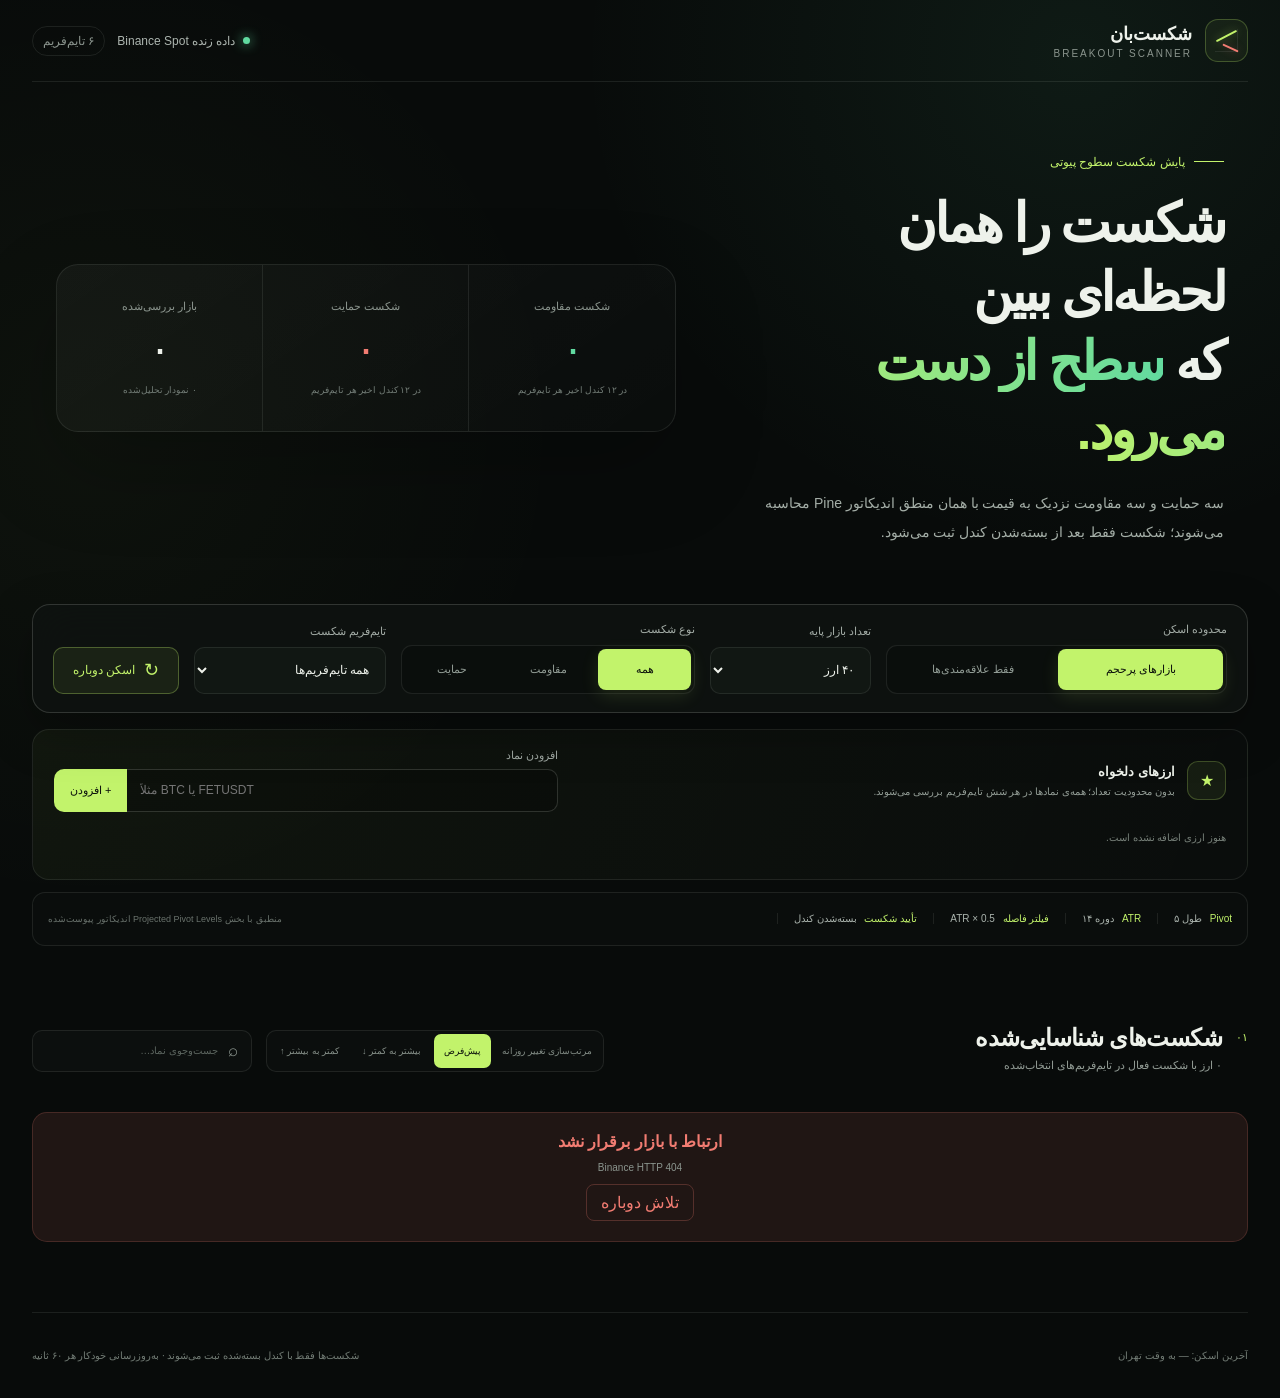
==== commit 21c80980: "Proxy Binance data through Coolify" ====
--- a/index.html
+++ b/index.html
@@ -1 +1 @@
-<!DOCTYPE html><html lang="fa" dir="rtl"><head><meta charSet="utf-8"/><meta name="viewport" content="width=device-width, initial-scale=1"/><link rel="stylesheet" href="/_next/static/chunks/0-0d4j4ngi8it.css" data-precedence="next"/><link rel="preload" as="script" fetchPriority="low" href="/_next/static/chunks/3l04zcqx63h3y.js"/><script src="/_next/static/chunks/41qfcvra0dvw4.js" async=""></script><script src="/_next/static/chunks/1mh6a-0e61pyc.js" async=""></script><script src="/_next/static/chunks/turbopack-0_i3ve-33z88y.js" async=""></script><script src="/_next/static/chunks/3fntmmi971322.js" async=""></script><script src="/_next/static/chunks/2p21l_u5xbbl8.js" async=""></script><title>شکست‌بان | اسکنر شکست حمایت و مقاومت کریپتو</title><meta name="description" content="شناسایی شکست حمایت و مقاومت پیوتی در شش تایم‌فریم بازار اسپات بایننس"/><script src="/_next/static/chunks/0cz1d0mv5g_q7.js" noModule=""></script></head><body><div hidden=""><!--$--><!--/$--></div><main class="app-shell"><div class="ambient-grid"></div><header class="topbar" id="top"><a class="brand" href="#top" aria-label="رادار شکست"><span class="brand-mark"><i></i><i></i></span><span><strong>شکست‌بان</strong><small>BREAKOUT SCANNER</small></span></a><div class="market-status"><i></i> داده زنده Binance Spot <span>۶ تایم‌فریم</span></div></header><section class="hero"><div class="hero-copy"><span class="eyebrow"><i></i> پایش شکست سطوح پیوتی</span><h1>شکست را همان لحظه‌ای ببین<br/>که <em>سطح از دست می‌رود.</em></h1><p>سه حمایت و سه مقاومت نزدیک به قیمت با همان منطق اندیکاتور Pine محاسبه می‌شوند؛ شکست فقط بعد از بسته‌شدن کندل ثبت می‌شود.</p></div><div class="hero-stats"><article class="bull-stat"><span>شکست مقاومت</span><strong>۰</strong><small>در ۱۲ کندل اخیر هر تایم‌فریم</small></article><article class="bear-stat"><span>شکست حمایت</span><strong>۰</strong><small>در ۱۲ کندل اخیر هر تایم‌فریم</small></article><article><span>بازار بررسی‌شده</span><strong>۰</strong><small>۰<!-- --> نمودار تحلیل‌شده</small></article></div></section><section class="control-panel"><div class="control-group scope-control"><label>محدوده اسکن</label><div class="segmented two"><button class="active">بازارهای پرحجم</button><button class="">فقط علاقه‌مندی‌ها</button></div></div><div class="control-group compact-control"><label for="market-count">تعداد بازار پایه</label><select id="market-count"><option value="20">۲۰ ارز</option><option value="40" selected="">۴۰ ارز</option><option value="60">۶۰ ارز</option></select></div><div class="control-group break-control"><label>نوع شکست</label><div class="segmented three"><button class="active">همه</button><button class="">مقاومت</button><button class="">حمایت</button></div></div><div class="control-group interval-filter"><label for="interval-filter">تایم‌فریم شکست</label><select id="interval-filter"><option value="all" selected="">همه تایم‌فریم‌ها</option><option value="5m">۵ دقیقه</option><option value="15m">۱۵ دقیقه</option><option value="1h">۱ ساعت</option><option value="4h">۴ ساعت</option><option value="1d">روزانه</option><option value="1w">هفتگی</option></select></div><button class="refresh-button" disabled=""><span>↻</span>در حال اسکن…</button></section><section class="favorites-panel"><div class="favorites-heading"><span class="favorites-icon">★</span><span><strong>ارزهای دلخواه</strong><small>بدون محدودیت تعداد؛ همه‌ی نمادها در هر شش تایم‌فریم بررسی می‌شوند.</small></span></div><form class="favorite-form"><label for="favorite-symbol">افزودن نماد</label><div><input id="favorite-symbol" placeholder="مثلاً BTC یا FETUSDT" dir="ltr" autoComplete="off" value=""/><button type="submit">+ افزودن</button></div></form><div class="favorite-chips" aria-label="فهرست علاقه‌مندی‌ها"><em>هنوز ارزی اضافه نشده است.</em></div></section><section class="method-strip"><span><b>Pivot</b> طول <!-- -->۵</span><span><b>ATR</b> دوره <!-- -->۱۴</span><span><b>فیلتر فاصله</b> <!-- -->0.5<!-- --> × ATR</span><span><b>تأیید شکست</b> بسته‌شدن کندل</span><small>منطبق با بخش Projected Pivot Levels اندیکاتور پیوست‌شده</small></section><section class="table-toolbar"><div><span class="section-index">۰۱</span><span><h2>شکست‌های شناسایی‌شده</h2><p>۰<!-- --> ارز با شکست فعال در تایم‌فریم‌های انتخاب‌شده</p></span></div><div class="table-tools"><div class="sort-control" aria-label="مرتب‌سازی تغییر قیمت روزانه"><span>مرتب‌سازی تغییر روزانه</span><button class="active">پیش‌فرض</button><button class="">بیشتر به کمتر ↓</button><button class="">کمتر به بیشتر ↑</button></div><label class="search-box"><span>⌕</span><input placeholder="جست‌وجوی نماد…" dir="rtl" value=""/></label></div></section><div class="table-skeleton"><span></span><span></span><span></span><span></span><span></span><span></span><span></span></div><footer><span>آخرین اسکن: <!-- -->—<!-- --> به وقت تهران</span><span>شکست‌ها فقط با کندل بسته‌شده ثبت می‌شوند · به‌روزرسانی خودکار هر ۶۰ ثانیه</span></footer></main><!--$--><!--/$--><script src="/_next/static/chunks/3l04zcqx63h3y.js" id="_R_" async=""></script><script>(self.__next_f=self.__next_f||[]).push([0])</script><script>self.__next_f.push([1,"1:\"$Sreact.fragment\"\n2:I[39756,[\"/_next/static/chunks/3fntmmi971322.js\"],\"default\"]\n3:I[37457,[\"/_next/static/chunks/3fntmmi971322.js\"],\"default\"]\n4:I[67867,[\"/_next/static/chunks/3fntmmi971322.js\",\"/_next/static/chunks/2p21l_u5xbbl8.js\"],\"ScannerDashboard\"]\n5:I[97367,[\"/_next/static/chunks/3fntmmi971322.js\"],\"OutletBoundary\"]\n6:\"$Sreact.suspense\"\n8:I[97367,[\"/_next/static/chunks/3fntmmi971322.js\"],\"ViewportBoundary\"]\na:I[97367,[\"/_next/static/chunks/3fntmmi971322.js\"],\"MetadataBoundary\"]\nc:I[68027,[\"/_next/static/chunks/3fntmmi971322.js\"],\"default\",1]\n:HL[\"/_next/static/chunks/0-0d4j4ngi8it.css\",\"style\"]\n0:{\"P\":null,\"c\":[\"\",\"\"],\"q\":\"\",\"i\":false,\"f\":[[[\"\",{\"children\":[\"__PAGE__\",{},\"$undefined\",\"$undefined\",4608]},\"$undefined\",\"$undefined\",4624],[[\"$\",\"$1\",\"c\",{\"children\":[[[\"$\",\"link\",\"0\",{\"rel\":\"stylesheet\",\"href\":\"/_next/static/chunks/0-0d4j4ngi8it.css\",\"precedence\":\"next\",\"crossOrigin\":\"$undefined\",\"nonce\":\"$undefined\"}],[\"$\",\"script\",\"script-0\",{\"src\":\"/_next/static/chunks/3fntmmi971322.js\",\"async\":true,\"nonce\":\"$undefined\"}]],[\"$\",\"html\",null,{\"lang\":\"fa\",\"dir\":\"rtl\",\"children\":[\"$\",\"body\",null,{\"children\":[\"$\",\"$L2\",null,{\"parallelRouterKey\":\"children\",\"error\":\"$undefined\",\"errorStyles\":\"$undefined\",\"errorScripts\":\"$undefined\",\"template\":[\"$\",\"$L3\",null,{}],\"templateStyles\":\"$undefined\",\"templateScripts\":\"$undefined\",\"notFound\":[[[\"$\",\"title\",null,{\"children\":\"404: This page could not be found.\"}],[\"$\",\"div\",null,{\"style\":{\"fontFamily\":\"system-ui,\\\"Segoe UI\\\",Roboto,Helvetica,Arial,sans-serif,\\\"Apple Color Emoji\\\",\\\"Segoe UI Emoji\\\"\",\"height\":\"100vh\",\"textAlign\":\"center\",\"display\":\"flex\",\"flexDirection\":\"column\",\"alignItems\":\"center\",\"justifyContent\":\"center\"},\"children\":[\"$\",\"div\",null,{\"children\":[[\"$\",\"style\",null,{\"dangerouslySetInnerHTML\":{\"__html\":\"body{color:#000;background:#fff;margin:0}.next-error-h1{border-right:1px solid rgba(0,0,0,.3)}@media (prefers-color-scheme:dark){body{color:#fff;background:#000}.next-error-h1{border-right:1px solid rgba(255,255,255,.3)}}\"}}],[\"$\",\"h1\",null,{\"className\":\"next-error-h1\",\"style\":{\"display\":\"inline-block\",\"margin\":\"0 20px 0 0\",\"padding\":\"0 23px 0 0\",\"fontSize\":24,\"fontWeight\":500,\"verticalAlign\":\"top\",\"lineHeight\":\"49px\"},\"children\":404}],[\"$\",\"div\",null,{\"style\":{\"display\":\"inline-block\"},\"children\":[\"$\",\"h2\",null,{\"style\":{\"fontSize\":14,\"fontWeight\":400,\"lineHeight\":\"49px\",\"margin\":0},\"children\":\"This page could not be found.\"}]}]]}]}]],[]],\"forbidden\":\"$undefined\",\"unauthorized\":\"$undefined\"}]}]}]]}],{\"children\":[[\"$\",\"$1\",\"c\",{\"children\":[[\"$\",\"$L4\",null,{}],[[\"$\",\"script\",\"script-0\",{\"src\":\"/_next/static/chunks/2p21l_u5xbbl8.js\",\"async\":true,\"nonce\":\"$undefined\"}]],[\"$\",\"$L5\",null,{\"children\":[\"$\",\"$6\",null,{\"name\":\"Next.MetadataOutlet\",\"children\":\"$@7\"}]}]]}],{},null,false,null]},null,false,null],[\"$\",\"$1\",\"h\",{\"children\":[null,[\"$\",\"$L8\",null,{\"children\":\"$L9\"}],[\"$\",\"div\",null,{\"hidden\":true,\"children\":[\"$\",\"$La\",null,{\"children\":[\"$\",\"$6\",null,{\"name\":\"Next.Metadata\",\"children\":\"$Lb\"}]}]}],null]}],false]],\"m\":\"$undefined\",\"G\":[\"$c\",[[\"$\",\"link\",\"0\",{\"rel\":\"stylesheet\",\"href\":\"/_next/static/chunks/0-0d4j4ngi8it.css\",\"precedence\":\"next\",\"crossOrigin\":\"$undefined\",\"nonce\":\"$undefined\"}]]],\"S\":true,\"h\":null,\"r\":\"$undefined\",\"s\":\"$undefined\",\"a\":\"$undefined\",\"l\":\"$undefined\",\"p\":\"$undefined\",\"d\":\"$undefined\",\"b\":\"RH2xB6wIxFu3_NTdt5BSI\"}\n9:[[\"$\",\"meta\",\"0\",{\"charSet\":\"utf-8\"}],[\"$\",\"meta\",\"1\",{\"name\":\"viewport\",\"content\":\"width=device-width, initial-scale=1\"}]]\n7:null\nb:[[\"$\",\"title\",\"0\",{\"children\":\"شکست‌بان | اسکنر شکست حمایت و مقاومت کریپتو\"}],[\"$\",\"meta\",\"1\",{\"name\":\"description\",\"content\":\"شناسایی شکست حمایت و مقاومت پیوتی در شش تایم‌فریم بازار اسپات بایننس\"}]]\n"])</script></body></html>+<!DOCTYPE html><html lang="fa" dir="rtl"><head><meta charSet="utf-8"/><meta name="viewport" content="width=device-width, initial-scale=1"/><link rel="stylesheet" href="/_next/static/chunks/0-0d4j4ngi8it.css" data-precedence="next"/><link rel="preload" as="script" fetchPriority="low" href="/_next/static/chunks/3l04zcqx63h3y.js"/><script src="/_next/static/chunks/41qfcvra0dvw4.js" async=""></script><script src="/_next/static/chunks/1mh6a-0e61pyc.js" async=""></script><script src="/_next/static/chunks/turbopack-0_i3ve-33z88y.js" async=""></script><script src="/_next/static/chunks/3fntmmi971322.js" async=""></script><script src="/_next/static/chunks/1mr4yj6uzgvlr.js" async=""></script><title>شکست‌بان | اسکنر شکست حمایت و مقاومت کریپتو</title><meta name="description" content="شناسایی شکست حمایت و مقاومت پیوتی در شش تایم‌فریم بازار اسپات بایننس"/><script src="/_next/static/chunks/0cz1d0mv5g_q7.js" noModule=""></script></head><body><div hidden=""><!--$--><!--/$--></div><main class="app-shell"><div class="ambient-grid"></div><header class="topbar" id="top"><a class="brand" href="#top" aria-label="رادار شکست"><span class="brand-mark"><i></i><i></i></span><span><strong>شکست‌بان</strong><small>BREAKOUT SCANNER</small></span></a><div class="market-status"><i></i> داده زنده Binance Spot <span>۶ تایم‌فریم</span></div></header><section class="hero"><div class="hero-copy"><span class="eyebrow"><i></i> پایش شکست سطوح پیوتی</span><h1>شکست را همان لحظه‌ای ببین<br/>که <em>سطح از دست می‌رود.</em></h1><p>سه حمایت و سه مقاومت نزدیک به قیمت با همان منطق اندیکاتور Pine محاسبه می‌شوند؛ شکست فقط بعد از بسته‌شدن کندل ثبت می‌شود.</p></div><div class="hero-stats"><article class="bull-stat"><span>شکست مقاومت</span><strong>۰</strong><small>در ۱۲ کندل اخیر هر تایم‌فریم</small></article><article class="bear-stat"><span>شکست حمایت</span><strong>۰</strong><small>در ۱۲ کندل اخیر هر تایم‌فریم</small></article><article><span>بازار بررسی‌شده</span><strong>۰</strong><small>۰<!-- --> نمودار تحلیل‌شده</small></article></div></section><section class="control-panel"><div class="control-group scope-control"><label>محدوده اسکن</label><div class="segmented two"><button class="active">بازارهای پرحجم</button><button class="">فقط علاقه‌مندی‌ها</button></div></div><div class="control-group compact-control"><label for="market-count">تعداد بازار پایه</label><select id="market-count"><option value="20">۲۰ ارز</option><option value="40" selected="">۴۰ ارز</option><option value="60">۶۰ ارز</option></select></div><div class="control-group break-control"><label>نوع شکست</label><div class="segmented three"><button class="active">همه</button><button class="">مقاومت</button><button class="">حمایت</button></div></div><div class="control-group interval-filter"><label for="interval-filter">تایم‌فریم شکست</label><select id="interval-filter"><option value="all" selected="">همه تایم‌فریم‌ها</option><option value="5m">۵ دقیقه</option><option value="15m">۱۵ دقیقه</option><option value="1h">۱ ساعت</option><option value="4h">۴ ساعت</option><option value="1d">روزانه</option><option value="1w">هفتگی</option></select></div><button class="refresh-button" disabled=""><span>↻</span>در حال اسکن…</button></section><section class="favorites-panel"><div class="favorites-heading"><span class="favorites-icon">★</span><span><strong>ارزهای دلخواه</strong><small>بدون محدودیت تعداد؛ همه‌ی نمادها در هر شش تایم‌فریم بررسی می‌شوند.</small></span></div><form class="favorite-form"><label for="favorite-symbol">افزودن نماد</label><div><input id="favorite-symbol" placeholder="مثلاً BTC یا FETUSDT" dir="ltr" autoComplete="off" value=""/><button type="submit">+ افزودن</button></div></form><div class="favorite-chips" aria-label="فهرست علاقه‌مندی‌ها"><em>هنوز ارزی اضافه نشده است.</em></div></section><section class="method-strip"><span><b>Pivot</b> طول <!-- -->۵</span><span><b>ATR</b> دوره <!-- -->۱۴</span><span><b>فیلتر فاصله</b> <!-- -->0.5<!-- --> × ATR</span><span><b>تأیید شکست</b> بسته‌شدن کندل</span><small>منطبق با بخش Projected Pivot Levels اندیکاتور پیوست‌شده</small></section><section class="table-toolbar"><div><span class="section-index">۰۱</span><span><h2>شکست‌های شناسایی‌شده</h2><p>۰<!-- --> ارز با شکست فعال در تایم‌فریم‌های انتخاب‌شده</p></span></div><div class="table-tools"><div class="sort-control" aria-label="مرتب‌سازی تغییر قیمت روزانه"><span>مرتب‌سازی تغییر روزانه</span><button class="active">پیش‌فرض</button><button class="">بیشتر به کمتر ↓</button><button class="">کمتر به بیشتر ↑</button></div><label class="search-box"><span>⌕</span><input placeholder="جست‌وجوی نماد…" dir="rtl" value=""/></label></div></section><div class="table-skeleton"><span></span><span></span><span></span><span></span><span></span><span></span><span></span></div><footer><span>آخرین اسکن: <!-- -->—<!-- --> به وقت تهران</span><span>شکست‌ها فقط با کندل بسته‌شده ثبت می‌شوند · به‌روزرسانی خودکار هر ۶۰ ثانیه</span></footer></main><!--$--><!--/$--><script src="/_next/static/chunks/3l04zcqx63h3y.js" id="_R_" async=""></script><script>(self.__next_f=self.__next_f||[]).push([0])</script><script>self.__next_f.push([1,"1:\"$Sreact.fragment\"\n2:I[39756,[\"/_next/static/chunks/3fntmmi971322.js\"],\"default\"]\n3:I[37457,[\"/_next/static/chunks/3fntmmi971322.js\"],\"default\"]\n4:I[67867,[\"/_next/static/chunks/3fntmmi971322.js\",\"/_next/static/chunks/1mr4yj6uzgvlr.js\"],\"ScannerDashboard\"]\n5:I[97367,[\"/_next/static/chunks/3fntmmi971322.js\"],\"OutletBoundary\"]\n6:\"$Sreact.suspense\"\n8:I[97367,[\"/_next/static/chunks/3fntmmi971322.js\"],\"ViewportBoundary\"]\na:I[97367,[\"/_next/static/chunks/3fntmmi971322.js\"],\"MetadataBoundary\"]\nc:I[68027,[\"/_next/static/chunks/3fntmmi971322.js\"],\"default\",1]\n:HL[\"/_next/static/chunks/0-0d4j4ngi8it.css\",\"style\"]\n0:{\"P\":null,\"c\":[\"\",\"\"],\"q\":\"\",\"i\":false,\"f\":[[[\"\",{\"children\":[\"__PAGE__\",{},\"$undefined\",\"$undefined\",4608]},\"$undefined\",\"$undefined\",4624],[[\"$\",\"$1\",\"c\",{\"children\":[[[\"$\",\"link\",\"0\",{\"rel\":\"stylesheet\",\"href\":\"/_next/static/chunks/0-0d4j4ngi8it.css\",\"precedence\":\"next\",\"crossOrigin\":\"$undefined\",\"nonce\":\"$undefined\"}],[\"$\",\"script\",\"script-0\",{\"src\":\"/_next/static/chunks/3fntmmi971322.js\",\"async\":true,\"nonce\":\"$undefined\"}]],[\"$\",\"html\",null,{\"lang\":\"fa\",\"dir\":\"rtl\",\"children\":[\"$\",\"body\",null,{\"children\":[\"$\",\"$L2\",null,{\"parallelRouterKey\":\"children\",\"error\":\"$undefined\",\"errorStyles\":\"$undefined\",\"errorScripts\":\"$undefined\",\"template\":[\"$\",\"$L3\",null,{}],\"templateStyles\":\"$undefined\",\"templateScripts\":\"$undefined\",\"notFound\":[[[\"$\",\"title\",null,{\"children\":\"404: This page could not be found.\"}],[\"$\",\"div\",null,{\"style\":{\"fontFamily\":\"system-ui,\\\"Segoe UI\\\",Roboto,Helvetica,Arial,sans-serif,\\\"Apple Color Emoji\\\",\\\"Segoe UI Emoji\\\"\",\"height\":\"100vh\",\"textAlign\":\"center\",\"display\":\"flex\",\"flexDirection\":\"column\",\"alignItems\":\"center\",\"justifyContent\":\"center\"},\"children\":[\"$\",\"div\",null,{\"children\":[[\"$\",\"style\",null,{\"dangerouslySetInnerHTML\":{\"__html\":\"body{color:#000;background:#fff;margin:0}.next-error-h1{border-right:1px solid rgba(0,0,0,.3)}@media (prefers-color-scheme:dark){body{color:#fff;background:#000}.next-error-h1{border-right:1px solid rgba(255,255,255,.3)}}\"}}],[\"$\",\"h1\",null,{\"className\":\"next-error-h1\",\"style\":{\"display\":\"inline-block\",\"margin\":\"0 20px 0 0\",\"padding\":\"0 23px 0 0\",\"fontSize\":24,\"fontWeight\":500,\"verticalAlign\":\"top\",\"lineHeight\":\"49px\"},\"children\":404}],[\"$\",\"div\",null,{\"style\":{\"display\":\"inline-block\"},\"children\":[\"$\",\"h2\",null,{\"style\":{\"fontSize\":14,\"fontWeight\":400,\"lineHeight\":\"49px\",\"margin\":0},\"children\":\"This page could not be found.\"}]}]]}]}]],[]],\"forbidden\":\"$undefined\",\"unauthorized\":\"$undefined\"}]}]}]]}],{\"children\":[[\"$\",\"$1\",\"c\",{\"children\":[[\"$\",\"$L4\",null,{}],[[\"$\",\"script\",\"script-0\",{\"src\":\"/_next/static/chunks/1mr4yj6uzgvlr.js\",\"async\":true,\"nonce\":\"$undefined\"}]],[\"$\",\"$L5\",null,{\"children\":[\"$\",\"$6\",null,{\"name\":\"Next.MetadataOutlet\",\"children\":\"$@7\"}]}]]}],{},null,false,null]},null,false,null],[\"$\",\"$1\",\"h\",{\"children\":[null,[\"$\",\"$L8\",null,{\"children\":\"$L9\"}],[\"$\",\"div\",null,{\"hidden\":true,\"children\":[\"$\",\"$La\",null,{\"children\":[\"$\",\"$6\",null,{\"name\":\"Next.Metadata\",\"children\":\"$Lb\"}]}]}],null]}],false]],\"m\":\"$undefined\",\"G\":[\"$c\",[[\"$\",\"link\",\"0\",{\"rel\":\"stylesheet\",\"href\":\"/_next/static/chunks/0-0d4j4ngi8it.css\",\"precedence\":\"next\",\"crossOrigin\":\"$undefined\",\"nonce\":\"$undefined\"}]]],\"S\":true,\"h\":null,\"r\":\"$undefined\",\"s\":\"$undefined\",\"a\":\"$undefined\",\"l\":\"$undefined\",\"p\":\"$undefined\",\"d\":\"$undefined\",\"b\":\"WjcPyczsg2eTo5-DMm867\"}\n9:[[\"$\",\"meta\",\"0\",{\"charSet\":\"utf-8\"}],[\"$\",\"meta\",\"1\",{\"name\":\"viewport\",\"content\":\"width=device-width, initial-scale=1\"}]]\n7:null\nb:[[\"$\",\"title\",\"0\",{\"children\":\"شکست‌بان | اسکنر شکست حمایت و مقاومت کریپتو\"}],[\"$\",\"meta\",\"1\",{\"name\":\"description\",\"content\":\"شناسایی شکست حمایت و مقاومت پیوتی در شش تایم‌فریم بازار اسپات بایننس\"}]]\n"])</script></body></html>
